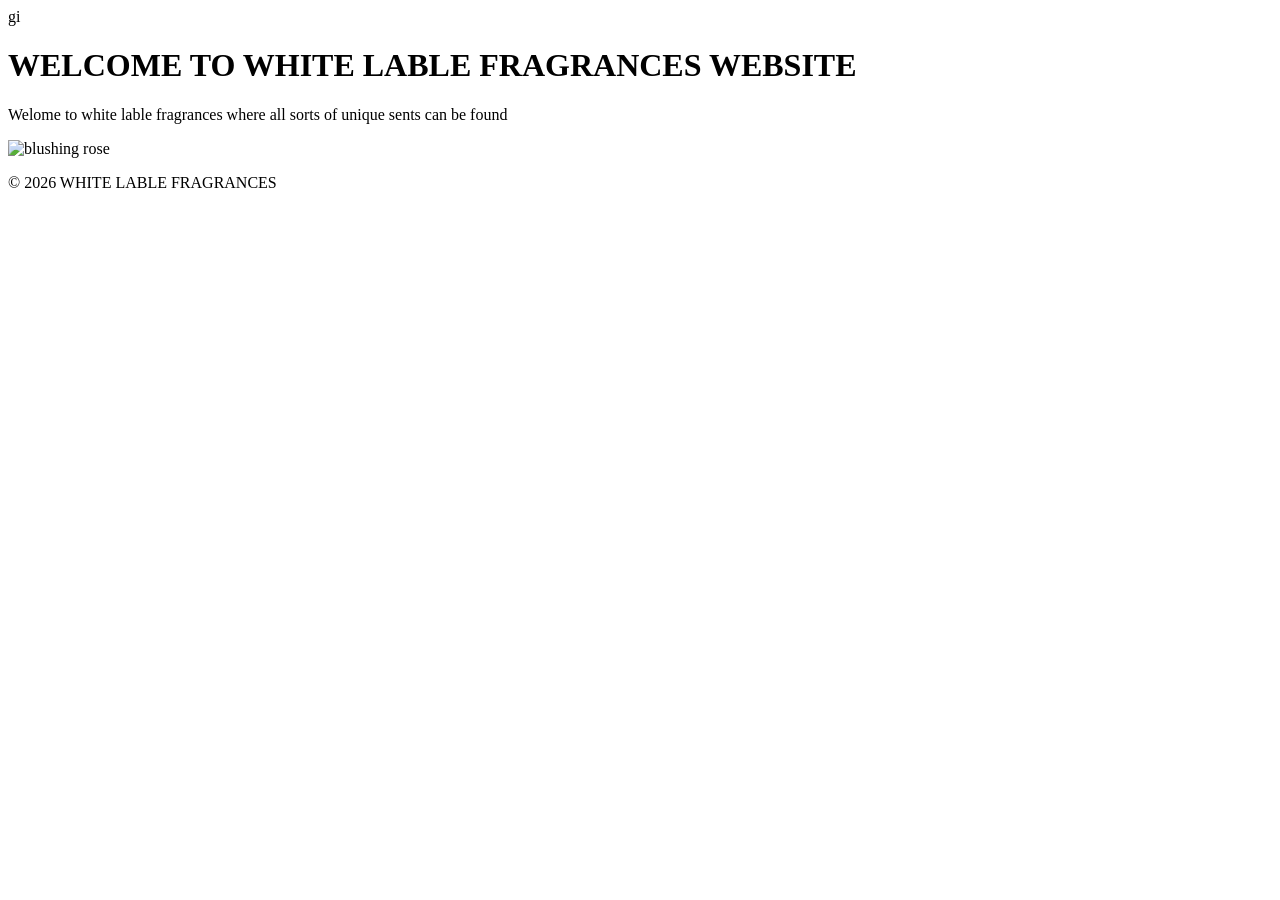
==== index.html @ c2814112 "initial commit: Added simple html page" ====
<!DOCTYPE html>
<html lang="en">
    <head>
        <meta name="viewport" content="width=device-width, initial-scale=1,o">
        <title>WHITE LABLE FRAGRANCES</title>gi
        <header>
            <h1>WELCOME TO WHITE LABLE FRAGRANCES WEBSITE</h1>
        </header>
        <main>
            <p>Welome to white lable fragrances where all sorts of unique sents can be found</p>
            <img src="621376198_1374148711393398_2068749720610629943_n" alt="blushing rose">   
        </main>
        <footer>
            <p>&copy; 2026 WHITE LABLE FRAGRANCES</p>
        </footer>
    </body>
</html>
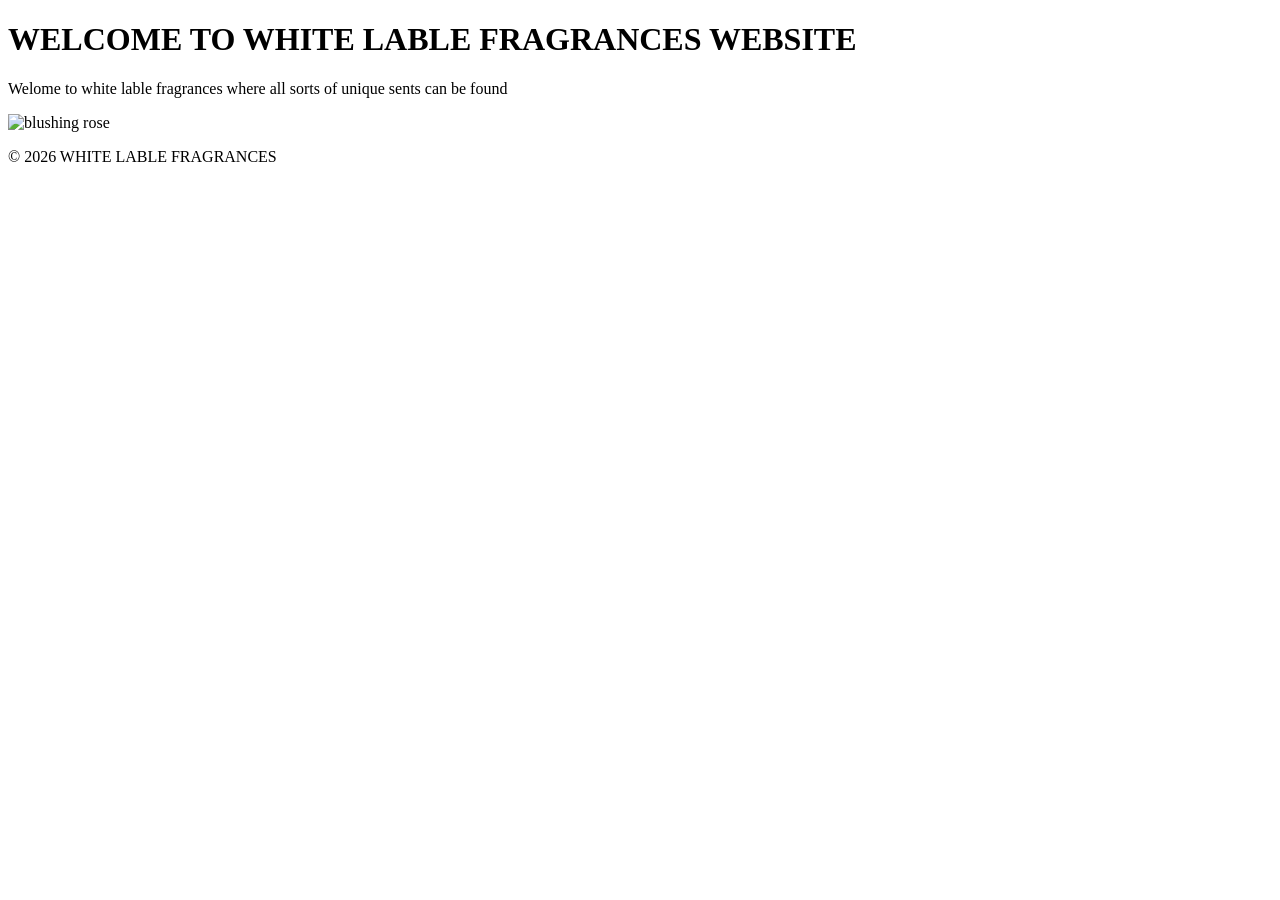
==== commit dc05a1df: "update website" ====
--- a/index.html
+++ b/index.html
@@ -2,7 +2,7 @@
 <html lang="en">
     <head>
         <meta name="viewport" content="width=device-width, initial-scale=1,o">
-        <title>WHITE LABLE FRAGRANCES</title>gi
+        <title>WHITE LABLE FRAGRANCES</title>
         <header>
             <h1>WELCOME TO WHITE LABLE FRAGRANCES WEBSITE</h1>
         </header>
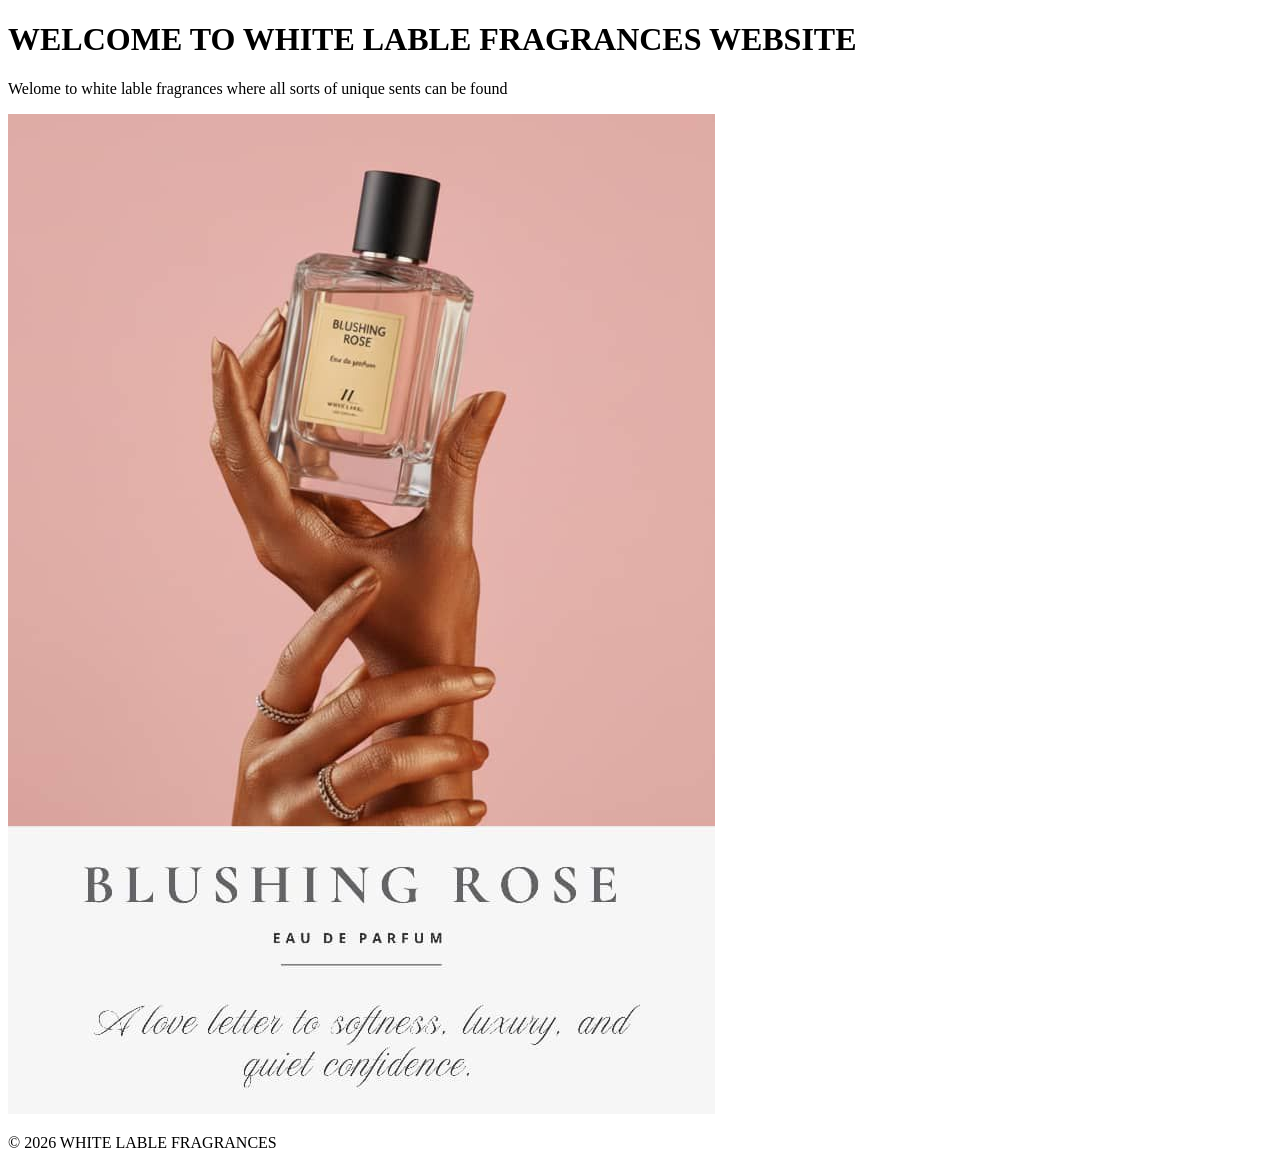
==== commit 906df539: "update website" ====
--- a/index.html
+++ b/index.html
@@ -8,7 +8,7 @@
         </header>
         <main>
             <p>Welome to white lable fragrances where all sorts of unique sents can be found</p>
-            <img src="621376198_1374148711393398_2068749720610629943_n" alt="blushing rose">   
+            <img src="621376198_1374148711393398_2068749720610629943_n.jpg" alt="blushing rose">   
         </main>
         <footer>
             <p>&copy; 2026 WHITE LABLE FRAGRANCES</p>
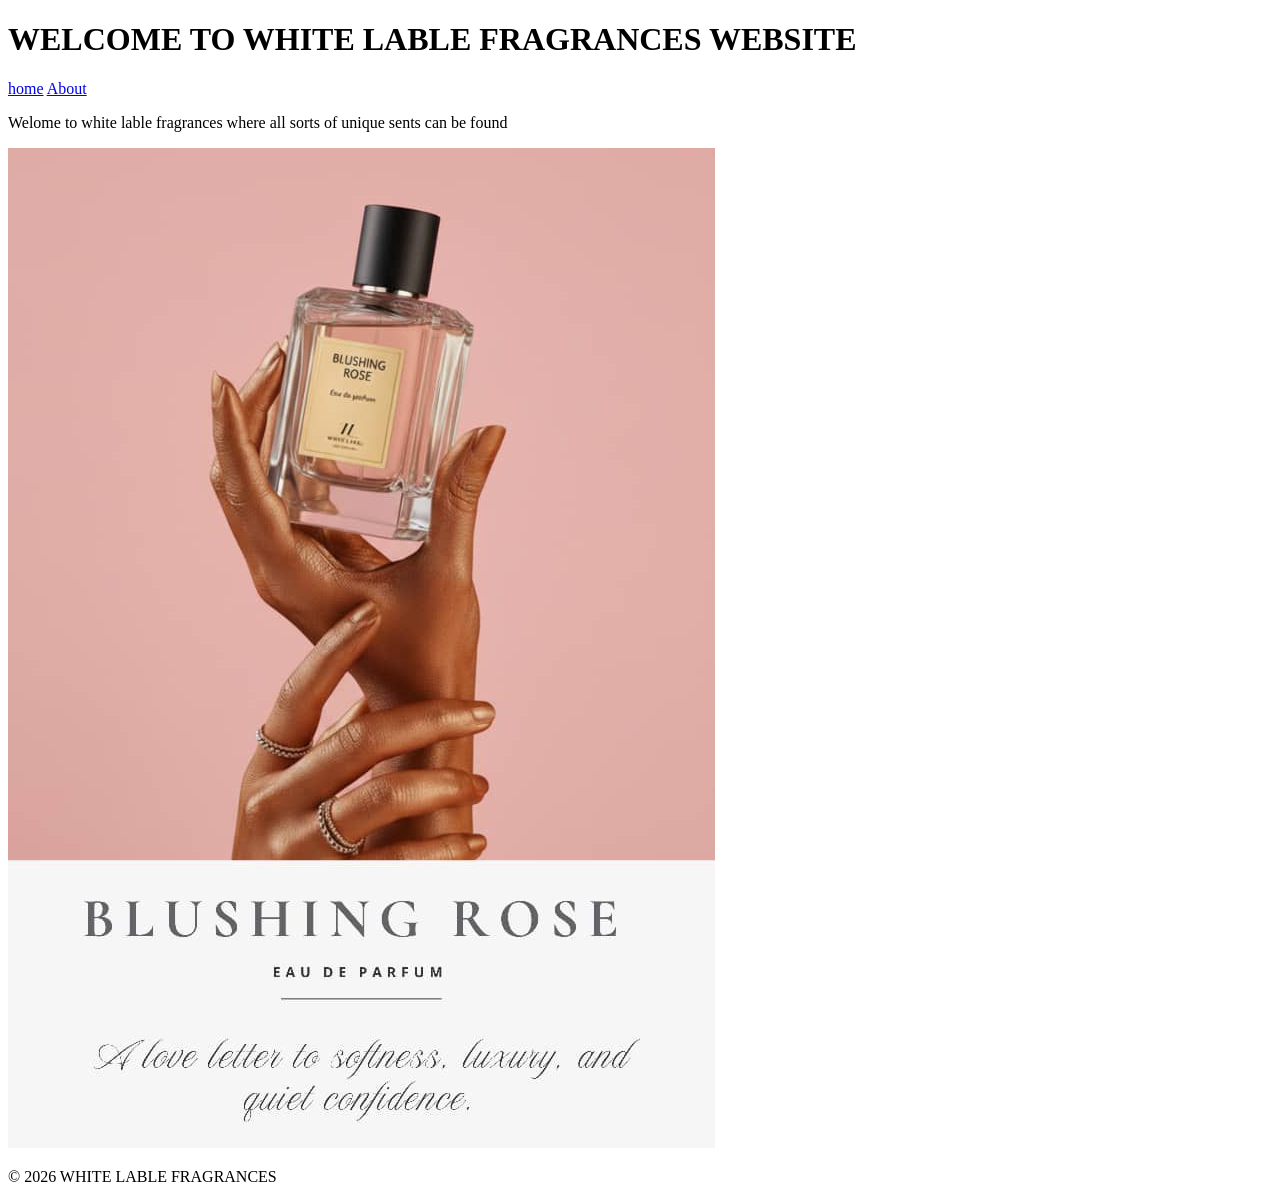
==== commit c8f01369: "upd website" ====
--- a/index.html
+++ b/index.html
@@ -5,6 +5,10 @@
         <title>WHITE LABLE FRAGRANCES</title>
         <header>
             <h1>WELCOME TO WHITE LABLE FRAGRANCES WEBSITE</h1>
+            <nav>
+                <a href="index.html">home</a>
+                <a href="about.html">About</a>
+            </nav>
         </header>
         <main>
             <p>Welome to white lable fragrances where all sorts of unique sents can be found</p>
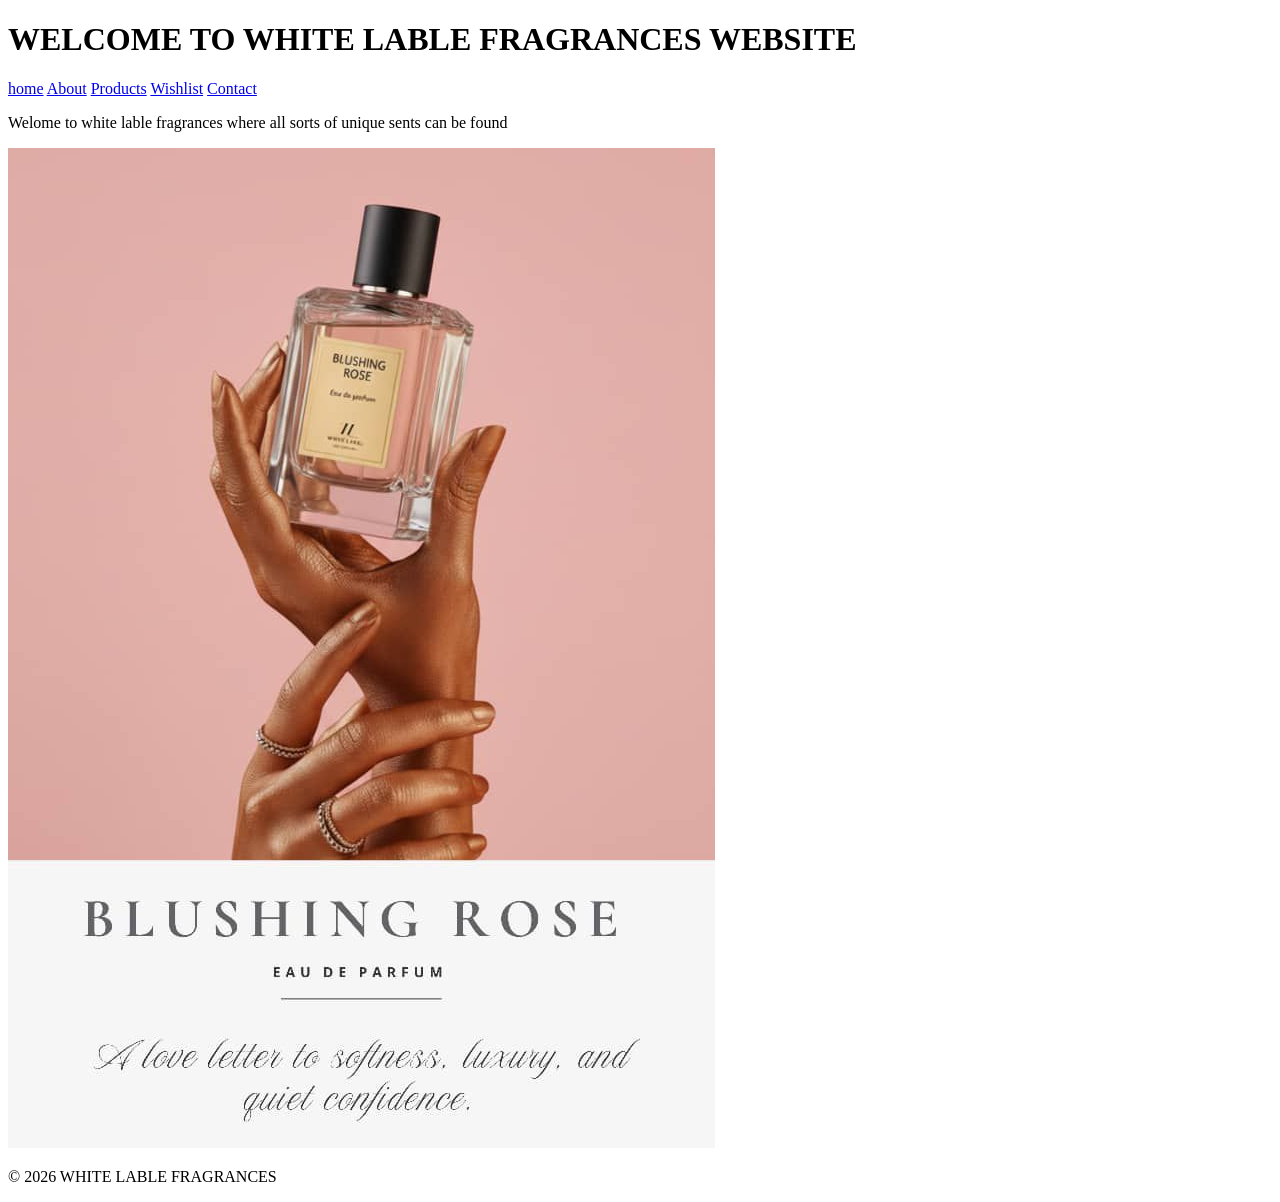
==== commit b03ae8e4: "Add files via upload" ====
--- a/index.html
+++ b/index.html
@@ -1,21 +1,25 @@
-<!DOCTYPE html>
-<html lang="en">
-    <head>
-        <meta name="viewport" content="width=device-width, initial-scale=1,o">
-        <title>WHITE LABLE FRAGRANCES</title>
-        <header>
-            <h1>WELCOME TO WHITE LABLE FRAGRANCES WEBSITE</h1>
-            <nav>
-                <a href="index.html">home</a>
-                <a href="about.html">About</a>
-            </nav>
-        </header>
-        <main>
-            <p>Welome to white lable fragrances where all sorts of unique sents can be found</p>
-            <img src="621376198_1374148711393398_2068749720610629943_n.jpg" alt="blushing rose">   
-        </main>
-        <footer>
-            <p>&copy; 2026 WHITE LABLE FRAGRANCES</p>
-        </footer>
-    </body>
+<!DOCTYPE html>
+<html lang="en">
+    <head>
+        <meta name="viewport" content="width=device-width, initial-scale=1,o">
+        <title>WHITE LABLE FRAGRANCES</title>
+        <header>
+            <h1>WELCOME TO WHITE LABLE FRAGRANCES WEBSITE</h1>
+            <nav>
+                <a href="index.html">home</a>
+                <a href="about.html">About</a>
+                <a href="products.html">Products</a>
+                <a href="wishlist.html">Wishlist</a>
+                <a href="contact.html">Contact</a>
+            
+            </nav>
+        </header>
+        <main>
+            <p>Welome to white lable fragrances where all sorts of unique sents can be found</p>
+            <img src="621376198_1374148711393398_2068749720610629943_n.jpg" alt="blushing rose">   
+        </main>
+        <footer>
+            <p>&copy; 2026 WHITE LABLE FRAGRANCES</p>
+        </footer>
+    </body>
 </html>
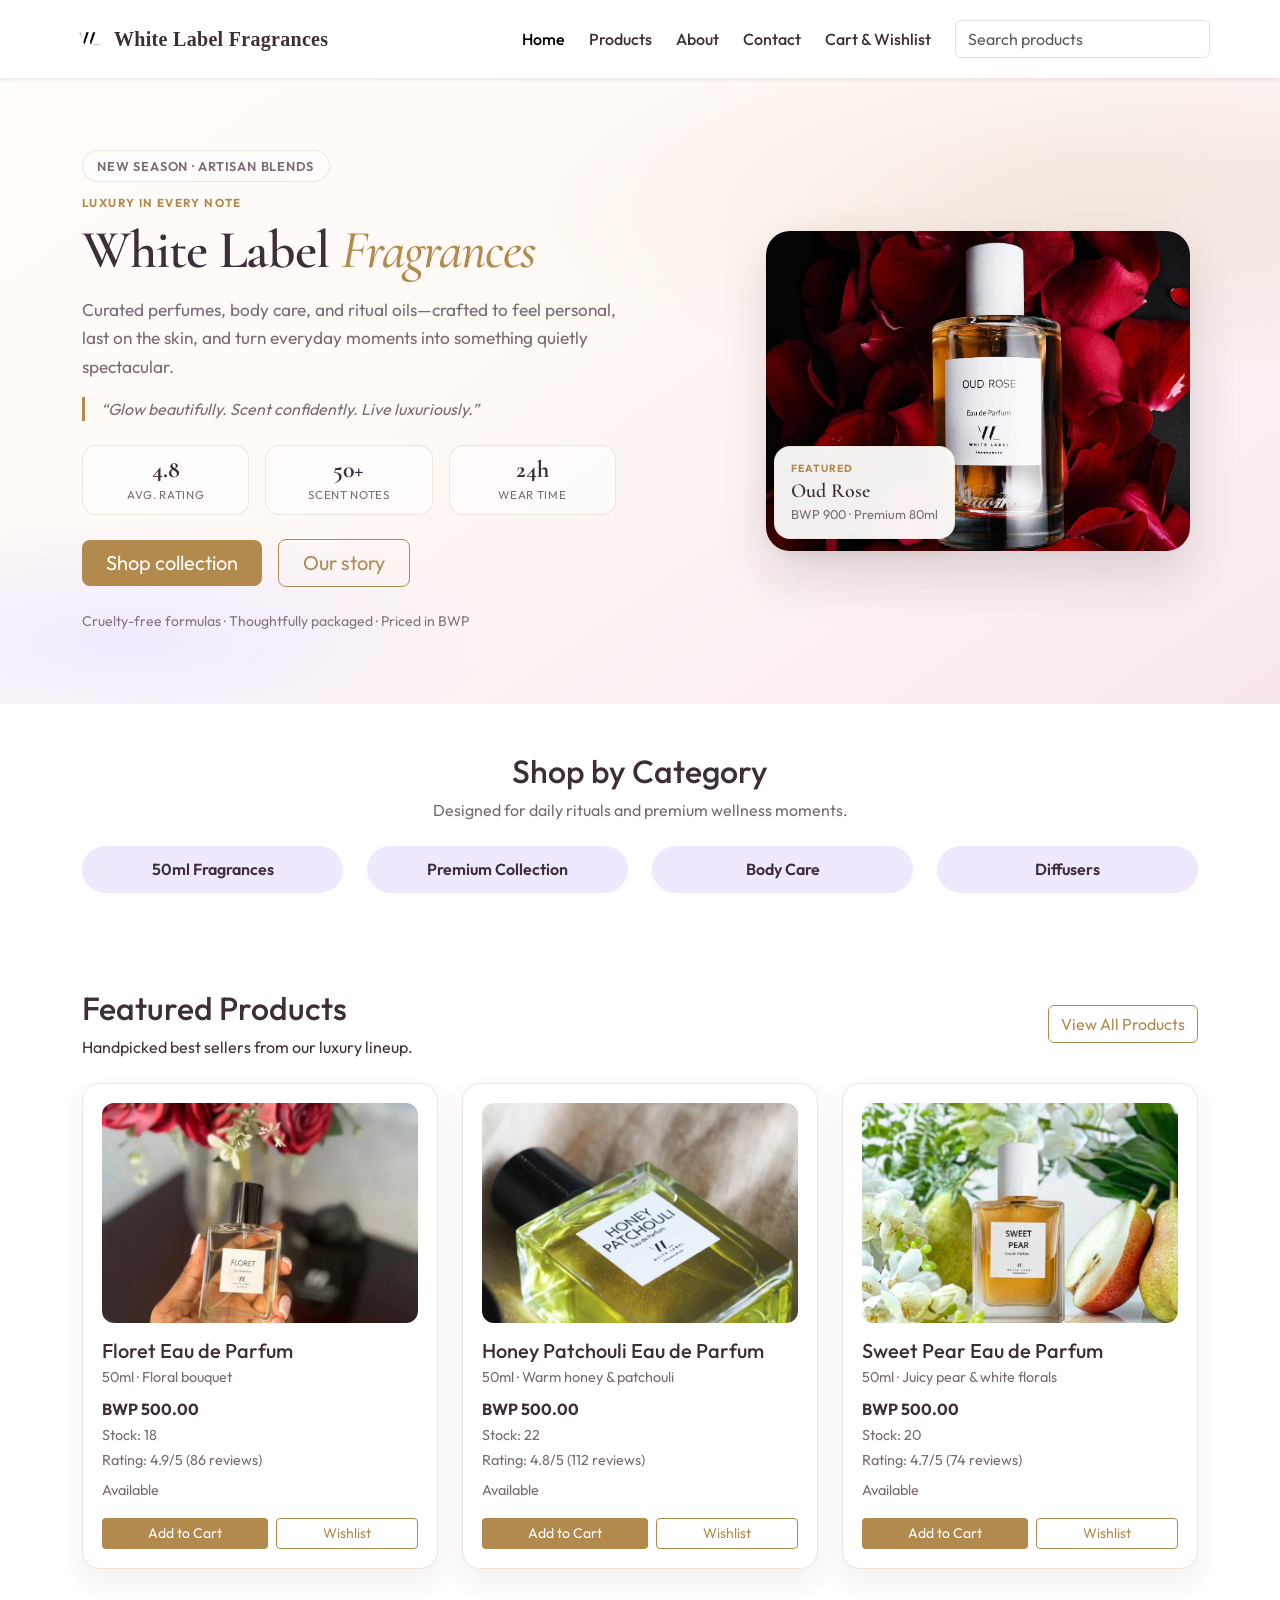
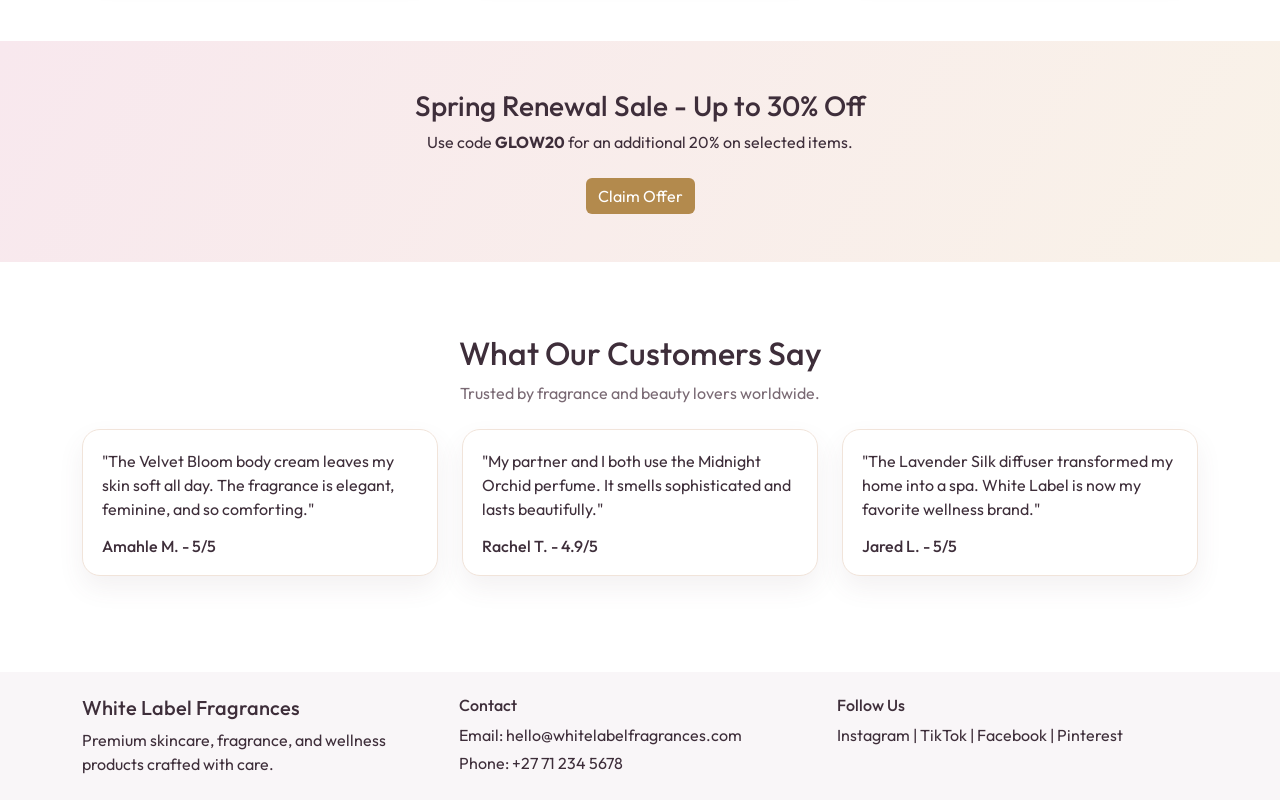
==== commit cc0029fb: "Add files via upload" ====
--- a/index.html
+++ b/index.html
@@ -1,25 +1,217 @@
-<!DOCTYPE html>
-<html lang="en">
-    <head>
-        <meta name="viewport" content="width=device-width, initial-scale=1,o">
-        <title>WHITE LABLE FRAGRANCES</title>
-        <header>
-            <h1>WELCOME TO WHITE LABLE FRAGRANCES WEBSITE</h1>
-            <nav>
-                <a href="index.html">home</a>
-                <a href="about.html">About</a>
-                <a href="products.html">Products</a>
-                <a href="wishlist.html">Wishlist</a>
-                <a href="contact.html">Contact</a>
-            
-            </nav>
-        </header>
-        <main>
-            <p>Welome to white lable fragrances where all sorts of unique sents can be found</p>
-            <img src="621376198_1374148711393398_2068749720610629943_n.jpg" alt="blushing rose">   
-        </main>
-        <footer>
-            <p>&copy; 2026 WHITE LABLE FRAGRANCES</p>
-        </footer>
-    </body>
-</html>+<!DOCTYPE html>
+<html lang="en">
+  <head>
+    <meta charset="UTF-8" />
+    <meta name="viewport" content="width=device-width, initial-scale=1.0" />
+    <meta
+      name="description"
+      content="White Label Fragrances luxury skincare and fragrance e-commerce store"
+    />
+    <title>White Label Fragrances | Home</title>
+    <link
+      href="https://cdn.jsdelivr.net/npm/bootstrap@5.3.3/dist/css/bootstrap.min.css"
+      rel="stylesheet"
+      integrity="sha384-QWTKZyjpPEjISv5WaRU9OFeRpok6YctnYmDr5pNlyT2bRjXh0JMhjY6hW+ALEwIH"
+      crossorigin="anonymous"
+    />
+    <link rel="preconnect" href="https://fonts.googleapis.com" />
+    <link rel="preconnect" href="https://fonts.gstatic.com" crossorigin />
+    <link
+      href="https://fonts.googleapis.com/css2?family=Cormorant+Garamond:ital,wght@0,500;0,600;0,700;1,500&family=Outfit:wght@400;500;600&display=swap"
+      rel="stylesheet"
+    />
+    <link rel="stylesheet" href="assets/css/styles.css" />
+  </head>
+  <body>
+    <header class="sticky-top bg-white shadow-sm">
+      <nav class="navbar navbar-expand-lg container py-3" aria-label="Main navigation">
+        <a class="navbar-brand brand-logo" href="index.html"><img src="PICS/LOGO.jpeg" alt="" class="brand-logo-img" width="36" height="36" />White Label Fragrances</a>
+        <button
+          class="navbar-toggler"
+          type="button"
+          data-bs-toggle="collapse"
+          data-bs-target="#mainNav"
+          aria-controls="mainNav"
+          aria-expanded="false"
+          aria-label="Toggle navigation"
+        >
+          <span class="navbar-toggler-icon"></span>
+        </button>
+
+        <div class="collapse navbar-collapse" id="mainNav">
+          <ul class="navbar-nav ms-auto me-lg-3 gap-lg-2">
+            <li class="nav-item"><a class="nav-link active" href="index.html">Home</a></li>
+            <li class="nav-item"><a class="nav-link" href="products.html">Products</a></li>
+            <li class="nav-item"><a class="nav-link" href="about.html">About</a></li>
+            <li class="nav-item"><a class="nav-link" href="contact.html">Contact</a></li>
+            <li class="nav-item"><a class="nav-link" href="cart.html">Cart & Wishlist</a></li>
+          </ul>
+          <form class="d-flex" role="search" aria-label="Site search">
+            <input class="form-control" id="globalSearch" type="search" placeholder="Search products" />
+          </form>
+        </div>
+      </nav>
+    </header>
+
+    <main>
+      <section class="hero-section" aria-labelledby="hero-heading">
+        <div class="hero-bg" aria-hidden="true"></div>
+        <div class="container hero-inner py-5">
+          <div class="row align-items-center g-4 g-lg-5">
+            <div class="col-lg-6 hero-copy">
+              <span class="hero-eyebrow">New season · Artisan blends</span>
+              <p class="text-uppercase hero-tag mb-2">Luxury in every note</p>
+              <h1 id="hero-heading" class="hero-title">
+                White Label <span class="hero-title-accent">Fragrances</span>
+              </h1>
+              <p class="hero-lead">
+                Curated perfumes, body care, and ritual oils—crafted to feel personal, last on the
+                skin, and turn everyday moments into something quietly spectacular.
+              </p>
+              <blockquote class="motto hero-motto">
+                “Glow beautifully. Scent confidently. Live luxuriously.”
+              </blockquote>
+              <div class="hero-stats row g-3 mb-4" aria-label="Brand highlights">
+                <div class="col-4">
+                  <div class="hero-stat">
+                    <span class="hero-stat-value">4.8</span>
+                    <span class="hero-stat-label">Avg. rating</span>
+                  </div>
+                </div>
+                <div class="col-4">
+                  <div class="hero-stat">
+                    <span class="hero-stat-value">50+</span>
+                    <span class="hero-stat-label">Scent notes</span>
+                  </div>
+                </div>
+                <div class="col-4">
+                  <div class="hero-stat">
+                    <span class="hero-stat-value">24h</span>
+                    <span class="hero-stat-label">Wear time</span>
+                  </div>
+                </div>
+              </div>
+              <div class="d-flex gap-3 flex-wrap align-items-center justify-content-center justify-content-lg-start">
+                <a class="btn btn-brand btn-lg px-4" href="products.html">Shop collection</a>
+                <a class="btn btn-outline-brand btn-lg px-4" href="about.html">Our story</a>
+              </div>
+              <p class="hero-footnote small mt-4 mb-0">Cruelty-free formulas · Thoughtfully packaged · Priced in BWP</p>
+            </div>
+            <div class="col-lg-6">
+              <div class="hero-visual">
+                <div class="hero-visual-glow" aria-hidden="true"></div>
+                <img
+                  src="PICS/products/oud-rose.jpeg"
+                  class="hero-image img-fluid"
+                  alt="Oud Rose Eau de Parfum by White Label Fragrances"
+                  width="800"
+                  height="800"
+                />
+                <div class="hero-badge shadow">
+                  <span class="hero-badge-label">Featured</span>
+                  <span class="hero-badge-title">Oud Rose</span>
+                  <span class="hero-badge-meta">BWP 900 · Premium 80ml</span>
+                </div>
+              </div>
+            </div>
+          </div>
+        </div>
+      </section>
+
+      <section class="container py-5" id="categories">
+        <div class="section-heading text-center mb-4">
+          <h2>Shop by Category</h2>
+          <p>Designed for daily rituals and premium wellness moments.</p>
+        </div>
+        <div class="row g-4">
+          <div class="col-6 col-md-4 col-lg-3"><div class="category-pill">50ml Fragrances</div></div>
+          <div class="col-6 col-md-4 col-lg-3"><div class="category-pill">Premium Collection</div></div>
+          <div class="col-6 col-md-4 col-lg-3"><div class="category-pill">Body Care</div></div>
+          <div class="col-6 col-md-4 col-lg-3"><div class="category-pill">Diffusers</div></div>
+        </div>
+      </section>
+
+      <section class="container py-5">
+        <div class="d-flex justify-content-between align-items-center mb-4 flex-wrap gap-2">
+          <div>
+            <h2>Featured Products</h2>
+            <p class="mb-0">Handpicked best sellers from our luxury lineup.</p>
+          </div>
+          <a href="products.html" class="btn btn-outline-brand">View All Products</a>
+        </div>
+        <div class="row g-4" id="featuredProducts"></div>
+      </section>
+
+      <section class="promo-banner py-5 my-4">
+        <div class="container text-center">
+          <h3 class="mb-2">Spring Renewal Sale - Up to 30% Off</h3>
+          <p class="mb-4">Use code <strong>GLOW20</strong> for an additional 20% on selected items.</p>
+          <a href="products.html" class="btn btn-brand">Claim Offer</a>
+        </div>
+      </section>
+
+      <section class="container py-5">
+        <div class="section-heading text-center mb-4">
+          <h2>What Our Customers Say</h2>
+          <p>Trusted by fragrance and beauty lovers worldwide.</p>
+        </div>
+        <div class="row g-4">
+          <div class="col-md-4">
+            <article class="testimonial-card h-100">
+              <p>
+                "The Velvet Bloom body cream leaves my skin soft all day. The fragrance is elegant,
+                feminine, and so comforting."
+              </p>
+              <h3 class="h6 mb-0">Amahle M. - 5/5</h3>
+            </article>
+          </div>
+          <div class="col-md-4">
+            <article class="testimonial-card h-100">
+              <p>
+                "My partner and I both use the Midnight Orchid perfume. It smells sophisticated and lasts beautifully."
+              </p>
+              <h3 class="h6 mb-0">Rachel T. - 4.9/5</h3>
+            </article>
+          </div>
+          <div class="col-md-4">
+            <article class="testimonial-card h-100">
+              <p>
+                "The Lavender Silk diffuser transformed my home into a spa. White Label is now my favorite wellness brand."
+              </p>
+              <h3 class="h6 mb-0">Jared L. - 5/5</h3>
+            </article>
+          </div>
+        </div>
+      </section>
+
+      
+    </main>
+
+    <footer class="site-footer mt-5">
+      <div class="container py-4">
+        <div class="row g-3">
+          <div class="col-md-4">
+            <h2 class="h5">White Label Fragrances</h2>
+            <p class="mb-0">Premium skincare, fragrance, and wellness products crafted with care.</p>
+          </div>
+          <div class="col-md-4">
+            <h2 class="h6">Contact</h2>
+            <p class="mb-1">Email: hello@whitelabelfragrances.com</p>
+            <p class="mb-0">Phone: +27 71 234 5678</p>
+          </div>
+          <div class="col-md-4">
+            <h2 class="h6">Follow Us</h2>
+            <p class="mb-0">Instagram | TikTok | Facebook | Pinterest</p>
+          </div>
+        </div>
+      </div>
+    </footer>
+
+    <script
+      src="https://cdn.jsdelivr.net/npm/bootstrap@5.3.3/dist/js/bootstrap.bundle.min.js"
+      integrity="sha384-YvpcrYf0tY3lHB60NNkmXc5s9fDVZLESaAA55NDzOxhy9GkcIdslK1eN7N6jIeHz"
+      crossorigin="anonymous"
+    ></script>
+    <script src="assets/js/main.js"></script>
+  </body>
+</html>
--- a/assets/css/styles.css
+++ b/assets/css/styles.css
@@ -0,0 +1,385 @@
+:root {
+  --brand-cream: #fff9f5;
+  --brand-blush: #f8e8ee;
+  --brand-lavender: #efe8ff;
+  --brand-gold: #b38a4d;
+  --brand-text: #3e2e3a;
+  --brand-muted: #7a6a74;
+}
+
+html {
+  scroll-behavior: smooth;
+}
+
+body {
+  font-family: "Outfit", "Segoe UI", Tahoma, Geneva, Verdana, sans-serif;
+  color: var(--brand-text);
+  background: #ffffff;
+}
+
+.brand-logo {
+  display: inline-flex;
+  align-items: center;
+  gap: 0.5rem;
+  font-family: Georgia, "Times New Roman", serif;
+  font-weight: 700;
+  color: var(--brand-text);
+  letter-spacing: 0.3px;
+}
+
+.brand-logo-img {
+  height: 36px;
+  width: auto;
+}
+
+.nav-link {
+  color: var(--brand-text);
+  font-weight: 500;
+}
+
+.nav-link.active,
+.nav-link:hover {
+  color: var(--brand-gold);
+}
+
+.hero-section {
+  position: relative;
+  overflow: hidden;
+  background: linear-gradient(145deg, #fffdfb 0%, var(--brand-cream) 42%, var(--brand-blush) 100%);
+}
+
+.hero-bg {
+  position: absolute;
+  inset: 0;
+  background:
+    radial-gradient(ellipse 80% 55% at 85% 20%, rgba(179, 138, 77, 0.12), transparent 55%),
+    radial-gradient(ellipse 60% 40% at 10% 90%, rgba(239, 232, 255, 0.9), transparent 50%);
+  pointer-events: none;
+}
+
+.hero-inner {
+  position: relative;
+  z-index: 1;
+}
+
+@media (min-width: 992px) {
+  .hero-inner {
+    padding-top: 4.5rem !important;
+    padding-bottom: 4.5rem !important;
+  }
+}
+
+.hero-eyebrow {
+  display: inline-block;
+  font-size: 0.8rem;
+  font-weight: 600;
+  letter-spacing: 0.06em;
+  text-transform: uppercase;
+  color: var(--brand-muted);
+  background: rgba(255, 255, 255, 0.72);
+  border: 1px solid rgba(179, 138, 77, 0.22);
+  border-radius: 999px;
+  padding: 0.35rem 0.9rem;
+  margin-bottom: 0.75rem;
+}
+
+.hero-tag {
+  color: var(--brand-gold);
+  font-weight: 700;
+  letter-spacing: 0.12em;
+  font-size: 0.72rem;
+}
+
+.hero-title {
+  font-family: "Cormorant Garamond", Georgia, "Times New Roman", serif;
+  font-weight: 600;
+  font-size: clamp(2.35rem, 5vw, 3.35rem);
+  line-height: 1.12;
+  letter-spacing: -0.02em;
+  color: var(--brand-text);
+  margin-bottom: 1rem;
+}
+
+.hero-title-accent {
+  color: var(--brand-gold);
+  font-style: italic;
+  font-weight: 500;
+}
+
+.hero-lead {
+  font-size: 1.08rem;
+  line-height: 1.65;
+  color: var(--brand-muted);
+  max-width: 34rem;
+  margin-bottom: 1rem;
+}
+
+.hero-motto {
+  border-left: 3px solid var(--brand-gold);
+  padding-left: 1rem;
+  margin: 0 0 1.5rem;
+}
+
+.hero-stat {
+  background: rgba(255, 255, 255, 0.65);
+  border: 1px solid rgba(241, 228, 218, 0.95);
+  border-radius: 14px;
+  padding: 0.65rem 0.5rem;
+  text-align: center;
+}
+
+.hero-stat-value {
+  display: block;
+  font-family: "Cormorant Garamond", Georgia, serif;
+  font-size: 1.5rem;
+  font-weight: 700;
+  color: var(--brand-text);
+  line-height: 1.1;
+}
+
+.hero-stat-label {
+  display: block;
+  font-size: 0.72rem;
+  text-transform: uppercase;
+  letter-spacing: 0.06em;
+  color: var(--brand-muted);
+  margin-top: 0.2rem;
+}
+
+.hero-footnote {
+  color: var(--brand-muted);
+  opacity: 0.92;
+}
+
+.hero-visual {
+  position: relative;
+  padding: 0.5rem;
+  max-width: min(100%, 440px);
+  margin-inline: auto;
+}
+
+@media (min-width: 992px) {
+  .hero-visual {
+    margin-left: auto;
+    margin-right: 0;
+  }
+}
+
+.hero-visual-glow {
+  position: absolute;
+  inset: 10% 5% 5% 10%;
+  background: linear-gradient(135deg, rgba(179, 138, 77, 0.25), rgba(239, 232, 255, 0.5));
+  border-radius: 28px;
+  filter: blur(28px);
+  z-index: 0;
+}
+
+.hero-image {
+  position: relative;
+  z-index: 1;
+  display: block;
+  width: 100%;
+  max-height: 260px;
+  object-fit: cover;
+  object-position: center 40%;
+  border-radius: 24px;
+  box-shadow:
+    0 24px 48px rgba(62, 46, 58, 0.14),
+    0 0 0 1px rgba(255, 255, 255, 0.8) inset;
+}
+
+@media (min-width: 576px) {
+  .hero-image {
+    max-height: 300px;
+  }
+}
+
+@media (min-width: 992px) {
+  .hero-image {
+    max-height: 320px;
+  }
+}
+
+.hero-badge {
+  position: absolute;
+  z-index: 2;
+  left: 1rem;
+  bottom: 1.25rem;
+  right: auto;
+  max-width: min(220px, 88%);
+  background: rgba(255, 255, 255, 0.94);
+  backdrop-filter: blur(10px);
+  border-radius: 16px;
+  padding: 0.85rem 1rem;
+  border: 1px solid rgba(241, 228, 218, 0.9);
+}
+
+.hero-badge-label {
+  display: block;
+  font-size: 0.65rem;
+  font-weight: 700;
+  text-transform: uppercase;
+  letter-spacing: 0.1em;
+  color: var(--brand-gold);
+  margin-bottom: 0.15rem;
+}
+
+.hero-badge-title {
+  display: block;
+  font-family: "Cormorant Garamond", Georgia, serif;
+  font-size: 1.25rem;
+  font-weight: 600;
+  line-height: 1.2;
+  color: var(--brand-text);
+}
+
+.hero-badge-meta {
+  display: block;
+  font-size: 0.8rem;
+  color: var(--brand-muted);
+  margin-top: 0.15rem;
+}
+
+.motto {
+  font-style: italic;
+  color: var(--brand-muted);
+}
+
+.section-heading p {
+  color: var(--brand-muted);
+}
+
+.btn-brand {
+  background-color: var(--brand-gold);
+  color: #fff;
+  border: none;
+}
+
+.btn-brand:hover {
+  background-color: #9b753f;
+  color: #fff;
+}
+
+.btn-outline-brand {
+  border: 1px solid var(--brand-gold);
+  color: var(--brand-gold);
+}
+
+.btn-outline-brand:hover,
+.category-filter.active {
+  background-color: var(--brand-gold);
+  color: #fff;
+}
+
+.category-pill {
+  background-color: var(--brand-lavender);
+  border-radius: 30px;
+  padding: 0.7rem 1rem;
+  text-align: center;
+  font-weight: 600;
+  transition: transform 0.25s ease;
+}
+
+.category-pill:hover {
+  transform: translateY(-4px);
+}
+
+.product-card,
+.info-card,
+.testimonial-card,
+.newsletter-card {
+  background: #fff;
+  border-radius: 18px;
+  border: 1px solid #f1e4da;
+  padding: 1.2rem;
+  box-shadow: 0 12px 26px rgba(100, 80, 95, 0.08);
+}
+
+.product-card {
+  height: 100%;
+  transition: transform 0.25s ease, box-shadow 0.25s ease;
+}
+
+.product-card:hover {
+  transform: translateY(-6px);
+  box-shadow: 0 16px 34px rgba(100, 80, 95, 0.12);
+}
+
+.product-image {
+  width: 100%;
+  height: 220px;
+  object-fit: cover;
+  border-radius: 12px;
+}
+
+.badge-sale {
+  background-color: #d94a7b;
+  color: #fff;
+  border-radius: 999px;
+  font-size: 0.75rem;
+  padding: 0.35rem 0.55rem;
+}
+
+.small-meta {
+  color: var(--brand-muted);
+  font-size: 0.9rem;
+}
+
+.promo-banner {
+  background: linear-gradient(120deg, var(--brand-blush), #f9f2e8);
+}
+
+.newsletter-card {
+  background: linear-gradient(135deg, #fff, var(--brand-lavender));
+}
+
+.site-footer {
+  background-color: #f9f6f8;
+}
+
+.map-placeholder {
+  border: 2px dashed #d3c7cf;
+  border-radius: 12px;
+  min-height: 180px;
+  display: grid;
+  place-items: center;
+  color: var(--brand-muted);
+  margin-top: 1rem;
+}
+
+.cart-item {
+  border-bottom: 1px solid #f1e4da;
+  padding: 0.75rem 0;
+}
+
+.cart-item:last-child {
+  border-bottom: 0;
+}
+
+@media (max-width: 767.98px) {
+  .product-image {
+    height: 190px;
+  }
+
+  .hero-section {
+    text-align: center;
+  }
+
+  .hero-motto {
+    border-left: none;
+    border-top: 3px solid var(--brand-gold);
+    padding-left: 0;
+    padding-top: 1rem;
+    text-align: center;
+  }
+
+  .hero-footnote {
+    text-align: center;
+  }
+
+  .hero-badge {
+    left: 50%;
+    transform: translateX(-50%);
+    bottom: 0.75rem;
+  }
+}
